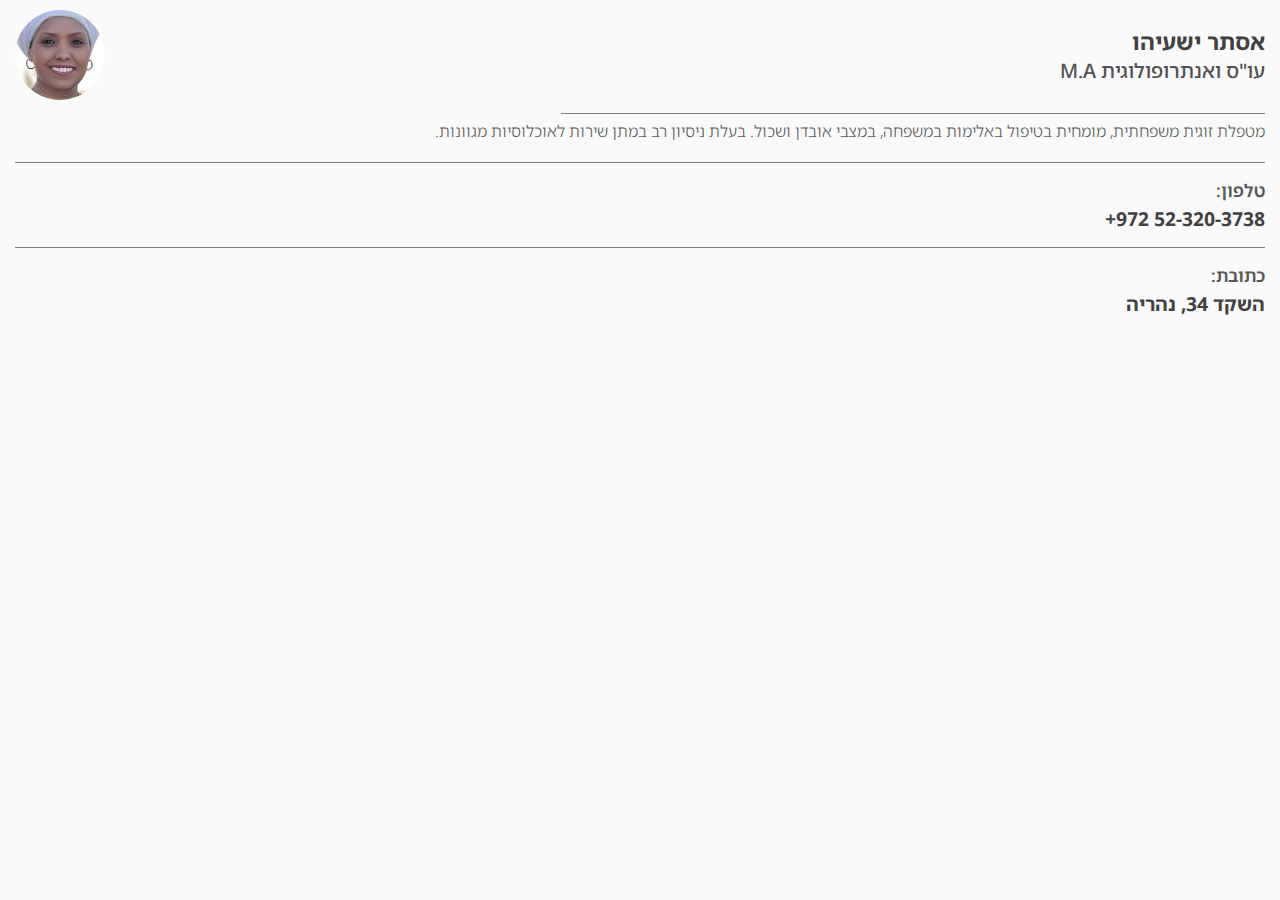
==== index.html @ 319170f1 "new style" ====
<!DOCTYPE html>
<html>
  <head>
    <link rel="stylesheet" href="style.css" />
    <meta name="viewport" content="width=device-width, initial-scale=1.0" />
    <title>אסתר ישעיהו</title>
  </head>
  <body>
    <div class="container">
      <section class="top">
        <div class="profile">
          <div class="left">
            <div class="pfp"></div>
          </div>
          <div class="right">
            <div class="name">אסתר ישעיהו</div>
            <div class="title">עו"ס ואנתרופולוגית M.A</div>
          </div>
        </div>
        <div class="description">
          מטפלת זוגית משפחתית, מומחית בטיפול באלימות במשפחה, במצבי אובדן ושכול.
          בעלת ניסיון רב במתן שירות לאוכלוסיות מגוונות.
        </div>
      </section>
      <section class="bottom">
        <div class="container">
          <div class="title">טלפון:</div>
          <div class="description">+972 52-320-3738</div>
        </div>
        <div class="container">
          <div class="title">כתובת:</div>
          <div class="description">השקד 34, נהריה</div>
        </div>
      </section>
    </div>
  </body>
</html>
---- style.css ----
@import url("https://fonts.googleapis.com/css2?family=Noto+Sans+Hebrew:wght@100..900&display=swap");

:root {
  --light: #b6b6b6;
  --white: #fafafa;
}

* {
  box-sizing: border-box;
  direction: rtl;
  font-family: "Noto Sans Hebrew", sans-serif;
}

body {
  height: 100vh;
  width: 100vw;
  margin: 0;
  padding: 0;
  display: flex;
  flex-direction: column;
  align-items: center;
}

body > .container {
  background: red; /* <-- delete this when done */
  height: 100%;
  width: 100%;
  display: flex;
  flex-direction: column;
}

.top {
  background: var(--white);
  flex-basis: 0;
}

.profile {
  display: flex;
  flex-direction: row-reverse;
  justify-content: space-between;
  align-items: center;
  padding: 10px 15px 0 15px;
  min-width: 352px;
}

.profile .pfp {
  height: 90px;
  width: 90px;
  border-radius: 50%;
  background: url(./pfp.jpeg) center -35px / cover no-repeat;
}

.profile .name {
  font-weight: 700;
  font-size: 1.4em;
  color: rgb(65, 65, 65);
}

.profile .title {
  font-weight: 500;
  font-size: 1.25em;
  color: rgb(82, 82, 82);
}

.top .description {
  position: relative;
  font-weight: 300;
  font-size: 1em;
  padding: 0 15px;
  margin: 20px 0;
  color: rgb(87, 87, 87);
}

.top .description::before {
  position: absolute;
  content: "";
  width: 55%;
  top: -30%;
  border-top: 1px solid rgb(126, 126, 126);
}

.bottom {
  position: relative;
  background: var(--white);
  flex-grow: 1;
  padding: 0 15px;
}

.bottom .container {
  border-top: 1px solid rgb(126, 126, 126);
  padding: 15px 0;
}

.bottom .title {
  margin-bottom: 3px;
  font-size: 1.1em;
  color: rgb(87, 87, 87);
  font-weight: 600;
}

.bottom .description {
  font-size: 1.2em;
  font-weight: 700;
  color: rgb(65, 65, 65);
}

.bottom .container:first-child .description {
  direction: ltr;
  text-align: end;
}

@media only screen and (min-width: 700px) {
}
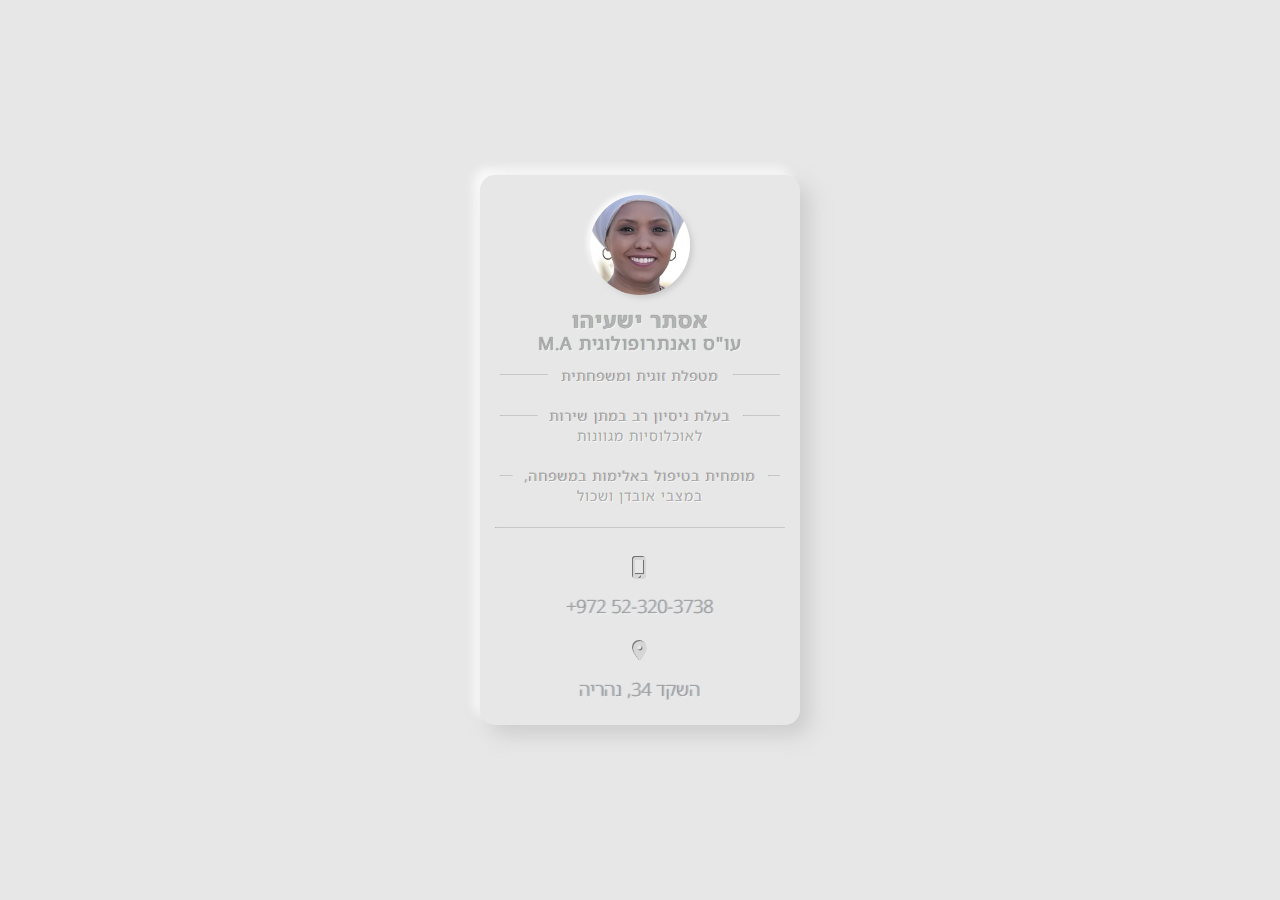
==== commit be7c34e4: "v3" ====
--- a/index.html
+++ b/index.html
@@ -1,37 +1,40 @@
 <!DOCTYPE html>
 <html>
   <head>
+    <link
+      rel="stylesheet"
+      href="https://maxcdn.bootstrapcdn.com/bootstrap/3.3.7/css/bootstrap.min.css"
+    />
+    <link
+      rel="stylesheet"
+      href="https://fonts.googleapis.com/icon?family=Material+Icons"
+    />
     <link rel="stylesheet" href="style.css" />
     <meta name="viewport" content="width=device-width, initial-scale=1.0" />
     <title>אסתר ישעיהו</title>
   </head>
   <body>
     <div class="container">
-      <section class="top">
-        <div class="profile">
-          <div class="left">
-            <div class="pfp"></div>
-          </div>
-          <div class="right">
-            <div class="name">אסתר ישעיהו</div>
-            <div class="title">עו"ס ואנתרופולוגית M.A</div>
-          </div>
+      <div class="pfp"></div>
+      <div class="name">אסתר ישעיהו</div>
+      <div class="title">עו"ס ואנתרופולוגית M.A</div>
+      <div class="first description">מטפלת זוגית ומשפחתית</div>
+      <div class="second description">
+        בעלת ניסיון רב במתן שירות לאוכלוסיות מגוונות
+      </div>
+      <div class="third description">
+        מומחית בטיפול באלימות במשפחה, במצבי אובדן ושכול
+      </div>
+      <div class="details">
+        <div class="phone">
+          <i class="material-icons">phone_iphone</i>
+          <div class="text">+972 52-320-3738</div>
         </div>
-        <div class="description">
-          מטפלת זוגית משפחתית, מומחית בטיפול באלימות במשפחה, במצבי אובדן ושכול.
-          בעלת ניסיון רב במתן שירות לאוכלוסיות מגוונות.
+        <div class="location">
+          <i class="material-icons">location_on</i>
+          <div class="text">השקד 34, נהריה</div>
         </div>
-      </section>
-      <section class="bottom">
-        <div class="container">
-          <div class="title">טלפון:</div>
-          <div class="description">+972 52-320-3738</div>
-        </div>
-        <div class="container">
-          <div class="title">כתובת:</div>
-          <div class="description">השקד 34, נהריה</div>
-        </div>
-      </section>
+      </div>
     </div>
   </body>
 </html>
--- a/style.css
+++ b/style.css
@@ -1,113 +1,164 @@
 @import url("https://fonts.googleapis.com/css2?family=Noto+Sans+Hebrew:wght@100..900&display=swap");
-
-:root {
-  --light: #b6b6b6;
-  --white: #fafafa;
-}
 
 * {
   box-sizing: border-box;
-  direction: rtl;
   font-family: "Noto Sans Hebrew", sans-serif;
 }
 
 body {
+  margin: 0;
   height: 100vh;
-  width: 100vw;
-  margin: 0;
-  padding: 0;
+  display: flex;
+  justify-content: center;
+  align-items: center;
+  background: rgb(231, 231, 231);
+}
+
+.container {
   display: flex;
   flex-direction: column;
-  align-items: center;
+  position: relative;
+  height: 550px;
+  width: 320px;
+  background: rgb(231, 231, 231);
+  overflow: hidden;
+  border-radius: 15px;
+  box-shadow: 10px 10px 20px 0 rgba(190, 190, 190, 0.637),
+    -7px -7px 10px 0 rgba(255, 255, 255, 0.781);
 }
 
-body > .container {
-  background: red; /* <-- delete this when done */
-  height: 100%;
+.pfp {
+  box-shadow: 3px 3px 5px 0 rgba(190, 190, 190, 0.637),
+    -3px -3px 5px 0 rgba(255, 255, 255, 0.877);
+  margin: 20px auto 10px auto;
+  height: 100px;
+  width: 100px;
+  border-radius: 50%;
+  background: url(./pfp.jpeg) center -40px / 100%;
+}
+
+.name {
+  text-shadow: -0.5px -0.5px 1px rgb(94, 94, 94),
+    0.5px 0.5px 1px rgb(255, 255, 255);
   width: 100%;
+  text-align: center;
+  margin: 0 auto;
+  color: rgb(180, 180, 180);
+  font-size: 1.5em;
+  letter-spacing: 1px;
+  font-weight: 700;
+}
+
+.title {
+  direction: rtl;
+  text-shadow: -0.5px -0.5px 1px rgb(94, 94, 94),
+    0.5px 0.5px 1px rgb(255, 255, 255);
+  width: 100%;
+  text-align: center;
+  margin: -5px 0 0 0;
+  color: rgb(175, 175, 175);
+  font-size: 1.3em;
+  letter-spacing: 1px;
+  font-weight: 400;
+}
+
+.description {
+  position: relative;
+  margin: 10px 20px;
+  text-shadow: -0.5px -0.5px 0.5px rgba(17, 17, 17, 0.493),
+    0.5px 0.5px 0.5px rgba(255, 255, 255, 0.788);
+  text-align: center;
+  color: rgb(180, 180, 180);
+  font-size: 1em;
+  letter-spacing: 1px;
+  font-weight: 300;
+  text-align: center;
+}
+
+.description::after,
+.description::before {
+  content: "";
+  position: absolute;
+  height: 1px;
+  border-radius: 1px;
+  box-shadow: inset 0.5px 0.5px 1px 0 rgba(148, 148, 148, 0.842),
+    inset -0.5px -0.5px 1px 0 rgb(255, 255, 255);
+}
+
+.first.description::before {
+  width: 19%;
+  top: 40%;
+  left: -15px;
+}
+.first.description::after {
+  width: 19%;
+  top: 40%;
+  right: -15px;
+}
+
+.second.description::before {
+  width: 15%;
+  left: -15px;
+  top: 23%;
+}
+.second.description::after {
+  width: 15%;
+  right: -15px;
+  top: 23%;
+}
+
+.third.description::before {
+  width: 5%;
+  left: -15px;
+  top: 23%;
+}
+.third.description::after {
+  width: 5%;
+  right: -15px;
+  top: 23%;
+}
+
+.details {
+  position: relative;
   display: flex;
   flex-direction: column;
+  justify-content: space-between;
+  align-items: center;
+  gap: 20px;
+  margin-top: 40px;
 }
 
-.top {
-  background: var(--white);
-  flex-basis: 0;
+.details::before {
+  content: "";
+  position: absolute;
+  height: 1px;
+  top: -20%;
+  width: 100%;
+  border-radius: 1px;
+  box-shadow: inset 0.5px 0.5px 1px 0 rgba(148, 148, 148, 0.842),
+    inset -0.5px -0.5px 1px 0 rgb(255, 255, 255);
 }
 
-.profile {
+.phone,
+.location {
+  flex-shrink: 0;
   display: flex;
-  flex-direction: row-reverse;
+  flex-direction: column;
   justify-content: space-between;
   align-items: center;
-  padding: 10px 15px 0 15px;
-  min-width: 352px;
+  gap: 13px;
 }
 
-.profile .pfp {
-  height: 90px;
-  width: 90px;
-  border-radius: 50%;
-  background: url(./pfp.jpeg) center -35px / cover no-repeat;
+.material-icons {
+  color: rgb(214, 214, 214);
+  filter: drop-shadow(-0.5px -0.5px 0.5px rgb(114, 114, 114))
+    drop-shadow(0.5px 0.5px 0.5px rgb(255, 255, 255));
 }
 
-.profile .name {
-  font-weight: 700;
-  font-size: 1.4em;
-  color: rgb(65, 65, 65);
+.details .text {
+  color: rgb(168, 168, 168);
+  text-shadow: -0.5px -0.5px 1px rgb(94, 94, 94),
+    0.5px 0.5px 1px rgb(255, 255, 255);
+  font-size: 1.3em;
+  font-weight: 200;
 }
-
-.profile .title {
-  font-weight: 500;
-  font-size: 1.25em;
-  color: rgb(82, 82, 82);
-}
-
-.top .description {
-  position: relative;
-  font-weight: 300;
-  font-size: 1em;
-  padding: 0 15px;
-  margin: 20px 0;
-  color: rgb(87, 87, 87);
-}
-
-.top .description::before {
-  position: absolute;
-  content: "";
-  width: 55%;
-  top: -30%;
-  border-top: 1px solid rgb(126, 126, 126);
-}
-
-.bottom {
-  position: relative;
-  background: var(--white);
-  flex-grow: 1;
-  padding: 0 15px;
-}
-
-.bottom .container {
-  border-top: 1px solid rgb(126, 126, 126);
-  padding: 15px 0;
-}
-
-.bottom .title {
-  margin-bottom: 3px;
-  font-size: 1.1em;
-  color: rgb(87, 87, 87);
-  font-weight: 600;
-}
-
-.bottom .description {
-  font-size: 1.2em;
-  font-weight: 700;
-  color: rgb(65, 65, 65);
-}
-
-.bottom .container:first-child .description {
-  direction: ltr;
-  text-align: end;
-}
-
-@media only screen and (min-width: 700px) {
-}
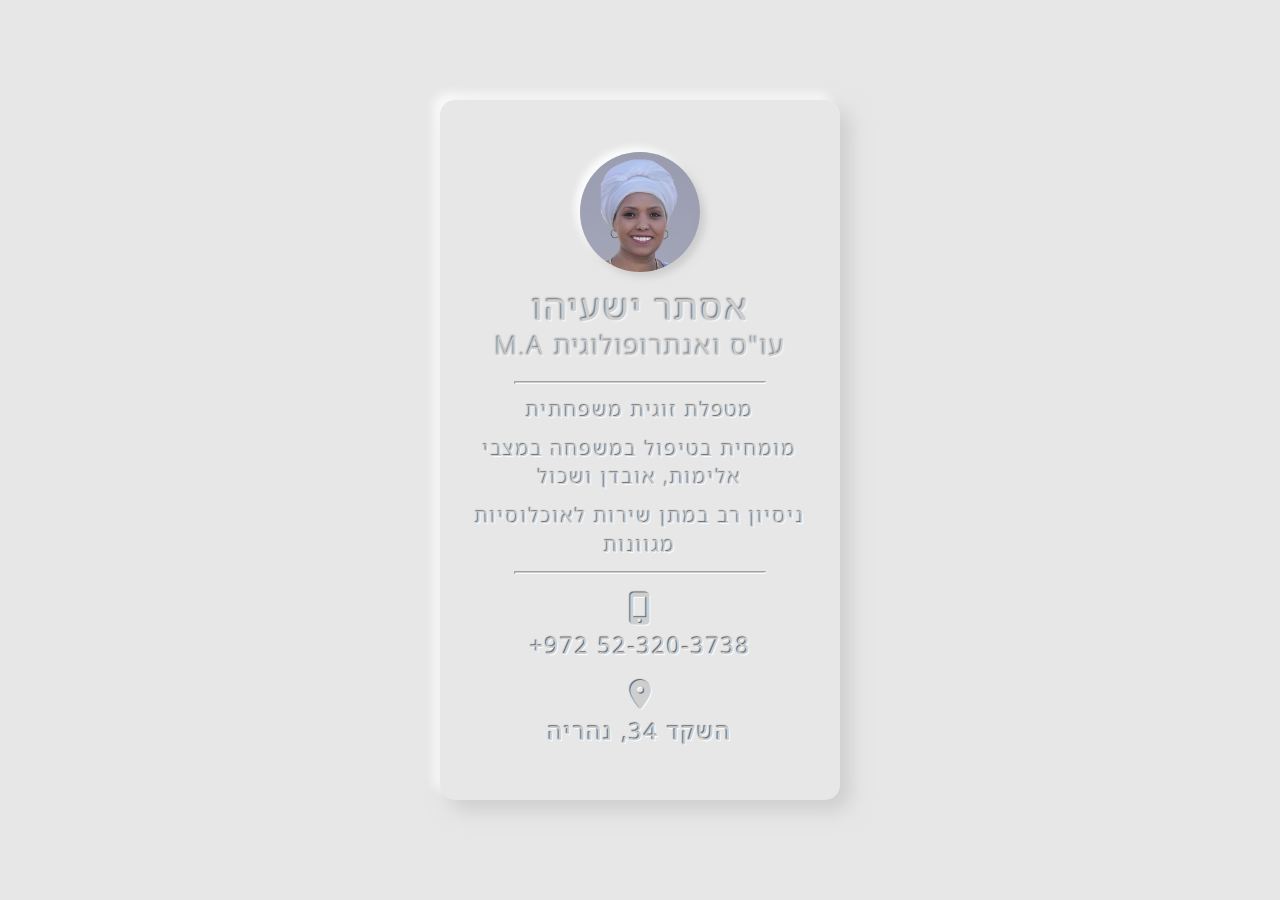
==== commit 963abc30: "style 3 v2" ====
--- a/index.html
+++ b/index.html
@@ -15,15 +15,15 @@
   </head>
   <body>
     <div class="container">
-      <div class="pfp"></div>
-      <div class="name">אסתר ישעיהו</div>
-      <div class="title">עו"ס ואנתרופולוגית M.A</div>
-      <div class="first description">מטפלת זוגית ומשפחתית</div>
-      <div class="second description">
-        בעלת ניסיון רב במתן שירות לאוכלוסיות מגוונות
+      <div class="profile">
+        <div class="pfp"></div>
+        <div class="name">אסתר ישעיהו</div>
+        <div class="title">עו"ס ואנתרופולוגית M.A</div>
       </div>
-      <div class="third description">
-        מומחית בטיפול באלימות במשפחה, במצבי אובדן ושכול
+      <div class="description">
+        <div class="first">מטפלת זוגית משפחתית</div>
+        <div class="second">מומחית בטיפול במשפחה במצבי אלימות, אובדן ושכול</div>
+        <div class="third">ניסיון רב במתן שירות לאוכלוסיות מגוונות</div>
       </div>
       <div class="details">
         <div class="phone">
--- a/style.css
+++ b/style.css
@@ -15,11 +15,15 @@
 }
 
 .container {
+  position: relative;
+  margin: 0 10px;
+  padding: 20px;
+  flex-shrink: 0;
   display: flex;
   flex-direction: column;
-  position: relative;
-  height: 550px;
-  width: 320px;
+  justify-content: space-between;
+  height: 700px;
+  width: 400px;
   background: rgb(231, 231, 231);
   overflow: hidden;
   border-radius: 15px;
@@ -28,94 +32,49 @@
 }
 
 .pfp {
-  box-shadow: 3px 3px 5px 0 rgba(190, 190, 190, 0.637),
-    -3px -3px 5px 0 rgba(255, 255, 255, 0.877);
-  margin: 20px auto 10px auto;
-  height: 100px;
-  width: 100px;
+  box-shadow: 5px 5px 7px 0 rgba(190, 190, 190, 0.637),
+    -5px -5px 7px 0 rgba(255, 255, 255, 0.877);
+  margin: 0 auto;
+  height: 120px;
+  width: 120px;
   border-radius: 50%;
-  background: url(./pfp.jpeg) center -40px / 100%;
+  background: url(./pfp.png) center -30px / 140% no-repeat;
 }
 
 .name {
-  text-shadow: -0.5px -0.5px 1px rgb(94, 94, 94),
-    0.5px 0.5px 1px rgb(255, 255, 255);
+  text-shadow: -1px -1px 2px rgb(94, 94, 94), 1px 1px 2px rgb(255, 255, 255);
   width: 100%;
   text-align: center;
-  margin: 0 auto;
-  color: rgb(180, 180, 180);
-  font-size: 1.5em;
-  letter-spacing: 1px;
-  font-weight: 700;
+  margin: 10px auto -5px auto;
+  color: rgb(206, 206, 206);
+  font-size: 3.5rem;
+  letter-spacing: 2px;
+  font-weight: 400;
 }
 
 .title {
   direction: rtl;
-  text-shadow: -0.5px -0.5px 1px rgb(94, 94, 94),
-    0.5px 0.5px 1px rgb(255, 255, 255);
+  text-shadow: -1px -1px 2px rgb(94, 94, 94), 1px 1px 2px rgb(255, 255, 255);
   width: 100%;
   text-align: center;
-  margin: -5px 0 0 0;
-  color: rgb(175, 175, 175);
-  font-size: 1.3em;
-  letter-spacing: 1px;
-  font-weight: 400;
+  color: rgb(206, 206, 206);
+  font-size: 2.6rem;
+  letter-spacing: 2px;
+  font-weight: 300;
 }
 
 .description {
   position: relative;
-  margin: 10px 20px;
-  text-shadow: -0.5px -0.5px 0.5px rgba(17, 17, 17, 0.493),
-    0.5px 0.5px 0.5px rgba(255, 255, 255, 0.788);
+  display: flex;
+  flex-direction: column;
+  gap: 10px;
+  text-shadow: -1px -1px 1px rgb(94, 94, 94), 1px 1px 1px rgb(255, 255, 255);
   text-align: center;
-  color: rgb(180, 180, 180);
-  font-size: 1em;
-  letter-spacing: 1px;
+  color: rgb(206, 206, 206);
+  font-size: 2rem;
+  letter-spacing: 2px;
   font-weight: 300;
   text-align: center;
-}
-
-.description::after,
-.description::before {
-  content: "";
-  position: absolute;
-  height: 1px;
-  border-radius: 1px;
-  box-shadow: inset 0.5px 0.5px 1px 0 rgba(148, 148, 148, 0.842),
-    inset -0.5px -0.5px 1px 0 rgb(255, 255, 255);
-}
-
-.first.description::before {
-  width: 19%;
-  top: 40%;
-  left: -15px;
-}
-.first.description::after {
-  width: 19%;
-  top: 40%;
-  right: -15px;
-}
-
-.second.description::before {
-  width: 15%;
-  left: -15px;
-  top: 23%;
-}
-.second.description::after {
-  width: 15%;
-  right: -15px;
-  top: 23%;
-}
-
-.third.description::before {
-  width: 5%;
-  left: -15px;
-  top: 23%;
-}
-.third.description::after {
-  width: 5%;
-  right: -15px;
-  top: 23%;
 }
 
 .details {
@@ -124,41 +83,49 @@
   flex-direction: column;
   justify-content: space-between;
   align-items: center;
-  gap: 20px;
-  margin-top: 40px;
+  gap: 15px;
 }
 
-.details::before {
+.description::before,
+.description::after {
+  left: 50%;
+  transform: translateX(-50%);
   content: "";
   position: absolute;
-  height: 1px;
-  top: -20%;
-  width: 100%;
+  height: 3px;
+  width: 70%;
   border-radius: 1px;
-  box-shadow: inset 0.5px 0.5px 1px 0 rgba(148, 148, 148, 0.842),
-    inset -0.5px -0.5px 1px 0 rgb(255, 255, 255);
+  box-shadow: inset 1px 1px 1px 0 rgba(148, 148, 148, 0.842),
+    inset -1px -1px 1px 0 rgb(255, 255, 255);
+  background-color: rgb(206, 206, 206);
+}
+.description::before {
+  top: -15px;
+}
+.description::after {
+  bottom: -15px;
 }
 
 .phone,
 .location {
-  flex-shrink: 0;
   display: flex;
   flex-direction: column;
   justify-content: space-between;
   align-items: center;
-  gap: 13px;
+  gap: 3px;
+  width: 100%;
 }
 
 .material-icons {
-  color: rgb(214, 214, 214);
-  filter: drop-shadow(-0.5px -0.5px 0.5px rgb(114, 114, 114))
-    drop-shadow(0.5px 0.5px 0.5px rgb(255, 255, 255));
+  color: rgb(206, 206, 206);
+  text-shadow: -1px -1px 1px rgb(94, 94, 94), 1px 1px 1px rgb(255, 255, 255);
+  font-size: 3.5rem;
 }
 
 .details .text {
-  color: rgb(168, 168, 168);
-  text-shadow: -0.5px -0.5px 1px rgb(94, 94, 94),
-    0.5px 0.5px 1px rgb(255, 255, 255);
-  font-size: 1.3em;
-  font-weight: 200;
+  color: rgb(206, 206, 206);
+  text-shadow: -1px -1px 1px rgb(94, 94, 94), 1px 1px 1px rgb(255, 255, 255);
+  font-size: 2.3rem;
+  font-weight: 400;
+  letter-spacing: 2px;
 }
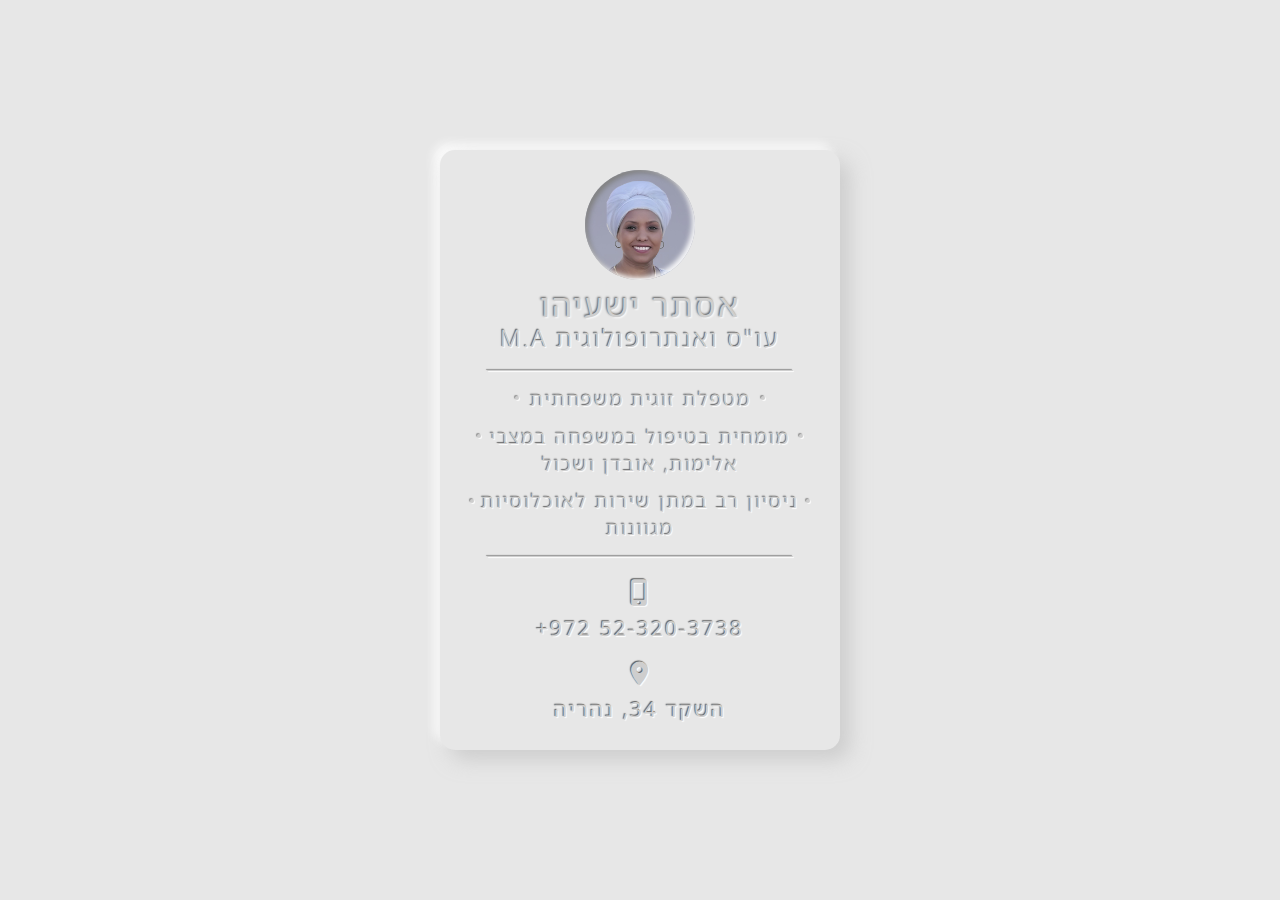
==== commit 7389a27e: "update v3" ====
--- a/index.html
+++ b/index.html
@@ -3,13 +3,10 @@
   <head>
     <link
       rel="stylesheet"
-      href="https://maxcdn.bootstrapcdn.com/bootstrap/3.3.7/css/bootstrap.min.css"
-    />
-    <link
-      rel="stylesheet"
       href="https://fonts.googleapis.com/icon?family=Material+Icons"
     />
     <link rel="stylesheet" href="style.css" />
+    <meta name="format-detection" content="telephone=no" />
     <meta name="viewport" content="width=device-width, initial-scale=1.0" />
     <title>אסתר ישעיהו</title>
   </head>
--- a/style.css
+++ b/style.css
@@ -7,7 +7,8 @@
 
 body {
   margin: 0;
-  height: 100vh;
+  padding: 20px;
+  min-height: 100vh;
   display: flex;
   justify-content: center;
   align-items: center;
@@ -16,13 +17,13 @@
 
 .container {
   position: relative;
-  margin: 0 10px;
+  flex-shrink: 0;
+  display: flex;
+  flex-direction: column;
+  justify-content: space-between;
+  gap: 30px;
   padding: 20px;
-  flex-shrink: 0;
-  display: flex;
-  flex-direction: column;
-  justify-content: space-between;
-  height: 700px;
+  height: 600px;
   width: 400px;
   background: rgb(231, 231, 231);
   overflow: hidden;
@@ -31,34 +32,40 @@
     -7px -7px 10px 0 rgba(255, 255, 255, 0.781);
 }
 
+.profile,
+.description,
+.details {
+  flex: 1;
+}
+
 .pfp {
-  box-shadow: 5px 5px 7px 0 rgba(190, 190, 190, 0.637),
-    -5px -5px 7px 0 rgba(255, 255, 255, 0.877);
+  box-shadow: inset -3px -3px 5px 0 rgba(255, 255, 255, 0.897),
+    inset 3px 3px 5px 0 rgb(129, 129, 129);
   margin: 0 auto;
-  height: 120px;
-  width: 120px;
+  height: 110px;
+  width: 110px;
   border-radius: 50%;
-  background: url(./pfp.png) center -30px / 140% no-repeat;
+  background: url(./pfp.png) center -21px / 130% no-repeat transparent;
 }
 
 .name {
   text-shadow: -1px -1px 2px rgb(94, 94, 94), 1px 1px 2px rgb(255, 255, 255);
-  width: 100%;
-  text-align: center;
-  margin: 10px auto -5px auto;
-  color: rgb(206, 206, 206);
-  font-size: 3.5rem;
+  text-align: center;
+  margin: 3px auto 0 auto;
+  color: rgb(206, 206, 206);
+  font-size: 2rem;
   letter-spacing: 2px;
   font-weight: 400;
 }
 
 .title {
   direction: rtl;
-  text-shadow: -1px -1px 2px rgb(94, 94, 94), 1px 1px 2px rgb(255, 255, 255);
+  text-shadow: -1px -1px 1px rgb(94, 94, 94), 1px 1px 1px rgb(255, 255, 255);
   width: 100%;
-  text-align: center;
-  color: rgb(206, 206, 206);
-  font-size: 2.6rem;
+  margin-top: -5px;
+  text-align: center;
+  color: rgb(206, 206, 206);
+  font-size: 1.5rem;
   letter-spacing: 2px;
   font-weight: 300;
 }
@@ -67,65 +74,172 @@
   position: relative;
   display: flex;
   flex-direction: column;
+  justify-content: space-evenly;
   gap: 10px;
   text-shadow: -1px -1px 1px rgb(94, 94, 94), 1px 1px 1px rgb(255, 255, 255);
   text-align: center;
   color: rgb(206, 206, 206);
-  font-size: 2rem;
+  font-size: 1.2rem;
   letter-spacing: 2px;
   font-weight: 300;
   text-align: center;
-}
-
-.details {
-  position: relative;
-  display: flex;
-  flex-direction: column;
-  justify-content: space-between;
-  align-items: center;
-  gap: 15px;
 }
 
 .description::before,
 .description::after {
+  position: absolute;
+  content: "";
   left: 50%;
   transform: translateX(-50%);
-  content: "";
-  position: absolute;
-  height: 3px;
-  width: 70%;
+  width: 85%;
+  height: 1px;
   border-radius: 1px;
-  box-shadow: inset 1px 1px 1px 0 rgba(148, 148, 148, 0.842),
-    inset -1px -1px 1px 0 rgb(255, 255, 255);
-  background-color: rgb(206, 206, 206);
-}
+  background: rgb(206, 206, 206);
+  box-shadow: 1px 1px 1px 0 rgb(255, 255, 255),
+    -1px -1px 1px 0 rgba(119, 119, 119, 0.801);
+}
+
 .description::before {
-  top: -15px;
+  top: -14px;
 }
 .description::after {
   bottom: -15px;
 }
 
+.first,
+.second,
+.third {
+  position: relative;
+}
+
+.first::before,
+.first::after,
+.second::before,
+.second::after,
+.third::before,
+.third::after {
+  position: absolute;
+  content: "";
+  height: 4px;
+  width: 4px;
+  border-radius: 50%;
+  box-shadow: 1px 1px 1px 0 rgb(255, 255, 255),
+    -1px -1px 1px 0 rgba(119, 119, 119, 0.801);
+  background: rgb(206, 206, 206);
+}
+
+.first::before {
+  left: 55px;
+  top: 11px;
+}
+.first::after {
+  right: 55px;
+  top: 11px;
+}
+
+.second::before {
+  left: 17px;
+  top: 11px;
+}
+.second::after {
+  right: 17px;
+  top: 11px;
+}
+
+.third::before {
+  left: 10px;
+  top: 12px;
+}
+.third::after {
+  right: 10px;
+  top: 12px;
+}
+
+.details {
+  position: relative;
+  display: flex;
+  flex-direction: column;
+  justify-content: space-evenly;
+  gap: 5px;
+  text-align: center;
+}
+
 .phone,
 .location {
-  display: flex;
-  flex-direction: column;
-  justify-content: space-between;
+  flex: 1;
+  display: flex;
+  flex-direction: column;
+  justify-content: space-evenly;
   align-items: center;
-  gap: 3px;
   width: 100%;
 }
 
-.material-icons {
+.material-icons,
+.text {
   color: rgb(206, 206, 206);
   text-shadow: -1px -1px 1px rgb(94, 94, 94), 1px 1px 1px rgb(255, 255, 255);
-  font-size: 3.5rem;
-}
-
-.details .text {
-  color: rgb(206, 206, 206);
-  text-shadow: -1px -1px 1px rgb(94, 94, 94), 1px 1px 1px rgb(255, 255, 255);
-  font-size: 2.3rem;
+  font-size: 1.8rem;
   font-weight: 400;
   letter-spacing: 2px;
 }
+
+.text {
+  font-size: 1.3rem;
+}
+
+@media screen and (max-width: 450px) {
+  .container {
+    width: 300px;
+  }
+
+  .pfp {
+    height: 100px;
+    width: 100px;
+  }
+
+  .name {
+    font-size: 1.5rem;
+  }
+
+  .title {
+    font-size: 1.3rem;
+  }
+
+  .description {
+    font-size: 1rem;
+  }
+
+  .first::before {
+    left: 24px;
+    top: 9px;
+  }
+  .first::after {
+    right: 24px;
+    top: 9px;
+  }
+
+  .second::before {
+    left: -10px;
+    top: 10px;
+  }
+  .second::after {
+    right: -10px;
+    top: 10px;
+  }
+
+  .third::before {
+    left: 32px;
+    top: 10px;
+  }
+  .third::after {
+    right: 32px;
+    top: 10px;
+  }
+
+  .material-icons {
+    font-size: 1.6rem;
+  }
+  .details .text {
+    font-size: 1.1rem;
+  }
+}
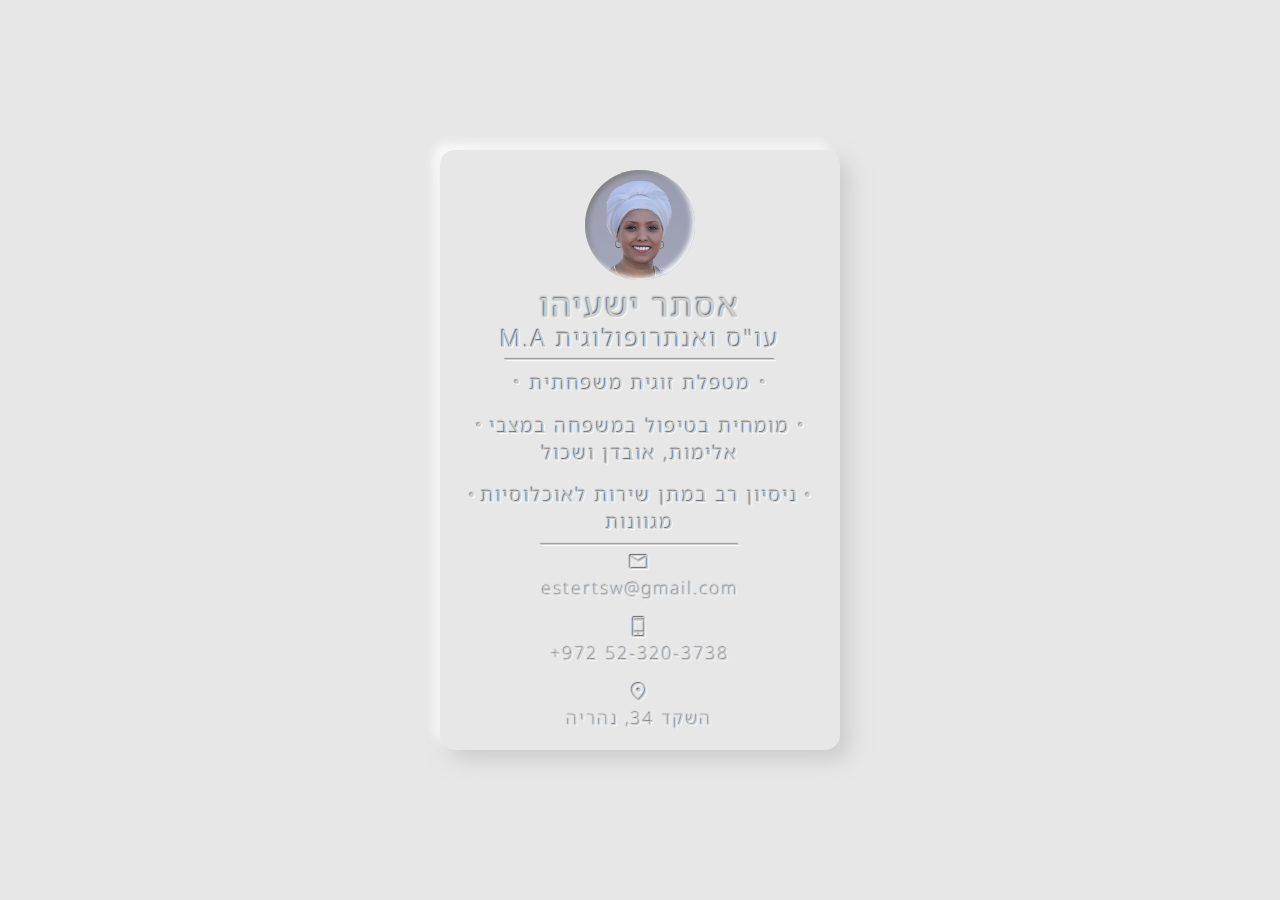
==== commit 4b08d671: "add email, change gaps" ====
--- a/index.html
+++ b/index.html
@@ -3,8 +3,12 @@
   <head>
     <link
       rel="stylesheet"
+      href="https://fonts.googleapis.com/css2?family=Material+Symbols+Outlined:opsz,wght,FILL,GRAD@20..48,100..700,0..1,-50..200"
+    />
+    <!-- <link
+      rel="stylesheet"
       href="https://fonts.googleapis.com/icon?family=Material+Icons"
-    />
+    /> -->
     <link rel="stylesheet" href="style.css" />
     <meta name="format-detection" content="telephone=no" />
     <meta name="viewport" content="width=device-width, initial-scale=1.0" />
@@ -23,12 +27,16 @@
         <div class="third">ניסיון רב במתן שירות לאוכלוסיות מגוונות</div>
       </div>
       <div class="details">
+        <div class="email">
+          <span class="material-symbols-outlined">mail</span>
+          <div class="text">estertsw@gmail.com</div>
+        </div>
         <div class="phone">
-          <i class="material-icons">phone_iphone</i>
+          <span class="material-symbols-outlined">phone_iphone</span>
           <div class="text">+972 52-320-3738</div>
         </div>
         <div class="location">
-          <i class="material-icons">location_on</i>
+          <span class="material-symbols-outlined">location_on</span>
           <div class="text">השקד 34, נהריה</div>
         </div>
       </div>
--- a/style.css
+++ b/style.css
@@ -21,7 +21,7 @@
   display: flex;
   flex-direction: column;
   justify-content: space-between;
-  gap: 30px;
+  gap: 10px;
   padding: 20px;
   height: 600px;
   width: 400px;
@@ -91,7 +91,6 @@
   content: "";
   left: 50%;
   transform: translateX(-50%);
-  width: 85%;
   height: 1px;
   border-radius: 1px;
   background: rgb(206, 206, 206);
@@ -100,10 +99,12 @@
 }
 
 .description::before {
-  top: -14px;
+  width: 75%;
+  top: -5px;
 }
 .description::after {
-  bottom: -15px;
+  bottom: -5px;
+  width: 55%;
 }
 
 .first,
@@ -160,31 +161,36 @@
   display: flex;
   flex-direction: column;
   justify-content: space-evenly;
-  gap: 5px;
-  text-align: center;
-}
-
+  gap: 15px;
+  text-align: center;
+}
+
+.email,
 .phone,
 .location {
   flex: 1;
   display: flex;
   flex-direction: column;
-  justify-content: space-evenly;
+  gap: 2px;
   align-items: center;
   width: 100%;
 }
 
-.material-icons,
+.email {
+  font-weight: 400;
+}
+
+.material-symbols-outlined,
 .text {
   color: rgb(206, 206, 206);
   text-shadow: -1px -1px 1px rgb(94, 94, 94), 1px 1px 1px rgb(255, 255, 255);
-  font-size: 1.8rem;
-  font-weight: 400;
+  font-size: 1.5rem;
+  font-weight: 200;
   letter-spacing: 2px;
 }
 
 .text {
-  font-size: 1.3rem;
+  font-size: 1.1rem;
 }
 
 @media screen and (max-width: 450px) {
@@ -192,11 +198,6 @@
     width: 300px;
   }
 
-  .pfp {
-    height: 100px;
-    width: 100px;
-  }
-
   .name {
     font-size: 1.5rem;
   }
@@ -236,7 +237,11 @@
     top: 10px;
   }
 
-  .material-icons {
+  .description::after {
+    bottom: 0;
+  }
+
+  .material-symbols-outlined {
     font-size: 1.6rem;
   }
   .details .text {
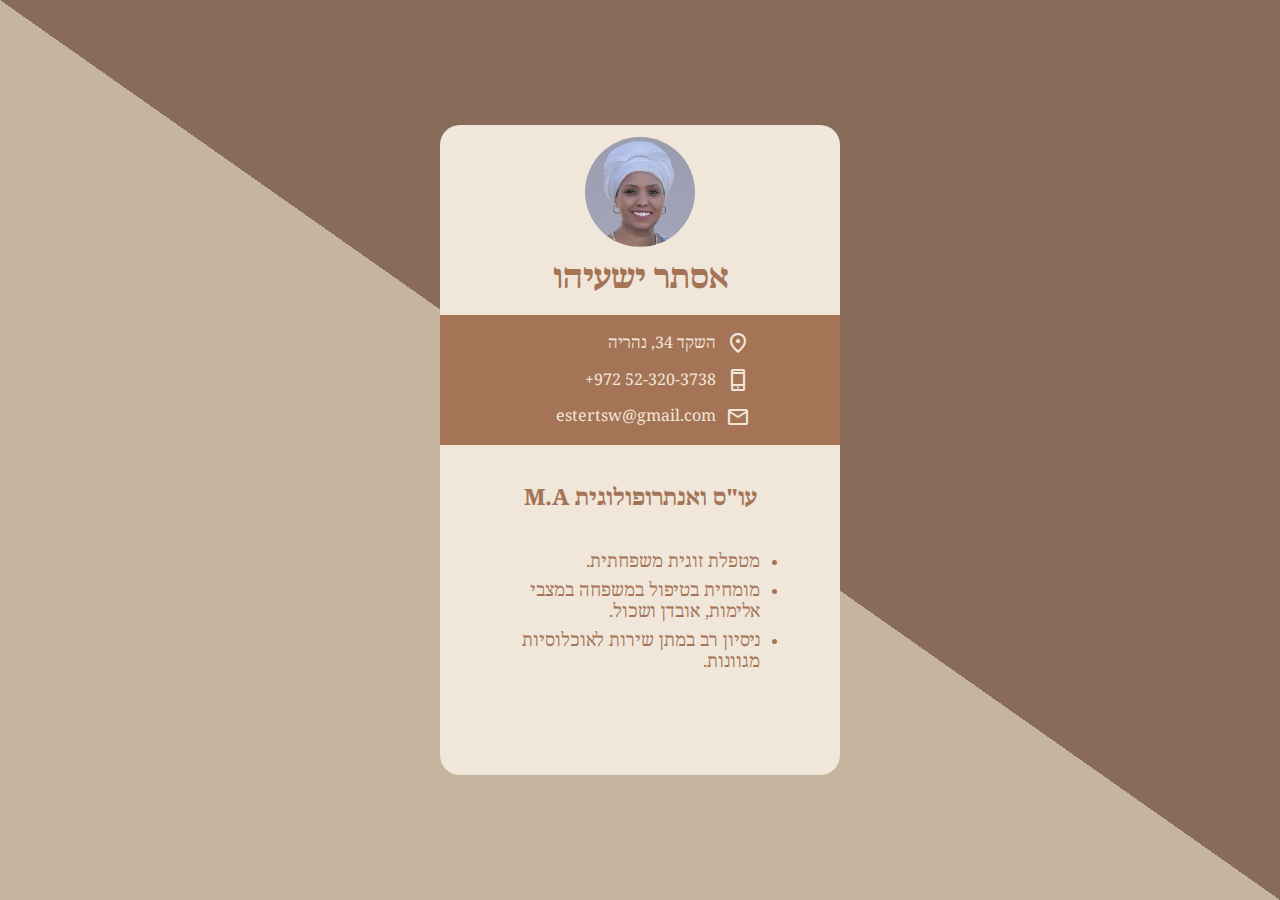
==== commit ac15574c: "update style to v4" ====
--- a/index.html
+++ b/index.html
@@ -5,10 +5,6 @@
       rel="stylesheet"
       href="https://fonts.googleapis.com/css2?family=Material+Symbols+Outlined:opsz,wght,FILL,GRAD@20..48,100..700,0..1,-50..200"
     />
-    <!-- <link
-      rel="stylesheet"
-      href="https://fonts.googleapis.com/icon?family=Material+Icons"
-    /> -->
     <link rel="stylesheet" href="style.css" />
     <meta name="format-detection" content="telephone=no" />
     <meta name="viewport" content="width=device-width, initial-scale=1.0" />
@@ -16,30 +12,36 @@
   </head>
   <body>
     <div class="container">
-      <div class="profile">
+      <section class="top">
         <div class="pfp"></div>
         <div class="name">אסתר ישעיהו</div>
-        <div class="title">עו"ס ואנתרופולוגית M.A</div>
-      </div>
-      <div class="description">
-        <div class="first">מטפלת זוגית משפחתית</div>
-        <div class="second">מומחית בטיפול במשפחה במצבי אלימות, אובדן ושכול</div>
-        <div class="third">ניסיון רב במתן שירות לאוכלוסיות מגוונות</div>
-      </div>
-      <div class="details">
+      </section>
+      <section class="middle">
+        <div class="location">
+          <span class="material-symbols-outlined">location_on</span>
+          <div class="text">השקד 34, נהריה</div>
+        </div>
+
+        <div class="phone">
+          <span class="material-symbols-outlined">phone_iphone</span>
+          <div class="text">+972 52-320-3738</div>
+        </div>
         <div class="email">
           <span class="material-symbols-outlined">mail</span>
           <div class="text">estertsw@gmail.com</div>
         </div>
-        <div class="phone">
-          <span class="material-symbols-outlined">phone_iphone</span>
-          <div class="text">+972 52-320-3738</div>
-        </div>
-        <div class="location">
-          <span class="material-symbols-outlined">location_on</span>
-          <div class="text">השקד 34, נהריה</div>
-        </div>
-      </div>
+      </section>
+      <section class="bottom">
+        <h1 class="title">עו"ס ואנתרופולוגית M.A</h1>
+
+        <ul class="description">
+          <li class="first">מטפלת זוגית משפחתית.</li>
+          <li class="second">
+            מומחית בטיפול במשפחה במצבי אלימות, אובדן ושכול.
+          </li>
+          <li class="third">ניסיון רב במתן שירות לאוכלוסיות מגוונות.</li>
+        </ul>
+      </section>
     </div>
   </body>
 </html>
--- a/style.css
+++ b/style.css
@@ -1,250 +1,101 @@
-@import url("https://fonts.googleapis.com/css2?family=Noto+Sans+Hebrew:wght@100..900&display=swap");
+@import url("https://fonts.googleapis.com/css2?family=Noto+Serif+Hebrew:wght@100..900&display=swap");
+
+:root {
+  --light: #f0e7da;
+  --dark: #a57355;
+}
 
 * {
   box-sizing: border-box;
-  font-family: "Noto Sans Hebrew", sans-serif;
+  font-family: "Noto Serif Hebrew", serif;
 }
 
 body {
+  background: linear-gradient(to top right, #c5b59f 50%, #886b59 50%) no-repeat;
   margin: 0;
-  padding: 20px;
-  min-height: 100vh;
+  min-width: 355px;
+  height: 100vh;
   display: flex;
+  align-items: center;
   justify-content: center;
-  align-items: center;
-  background: rgb(231, 231, 231);
 }
 
 .container {
-  position: relative;
-  flex-shrink: 0;
+  flex: 1;
+  background: var(--light);
+  height: 100%;
   display: flex;
   flex-direction: column;
-  justify-content: space-between;
-  gap: 10px;
-  padding: 20px;
-  height: 600px;
-  width: 400px;
-  background: rgb(231, 231, 231);
-  overflow: hidden;
-  border-radius: 15px;
-  box-shadow: 10px 10px 20px 0 rgba(190, 190, 190, 0.637),
-    -7px -7px 10px 0 rgba(255, 255, 255, 0.781);
 }
 
-.profile,
-.description,
-.details {
-  flex: 1;
+.top {
+  flex: 0 0 190px;
 }
 
 .pfp {
-  box-shadow: inset -3px -3px 5px 0 rgba(255, 255, 255, 0.897),
-    inset 3px 3px 5px 0 rgb(129, 129, 129);
-  margin: 0 auto;
   height: 110px;
   width: 110px;
+  background: url(./pfp.png) center -30px / 140% no-repeat;
   border-radius: 50%;
-  background: url(./pfp.png) center -21px / 130% no-repeat transparent;
+  margin: 12px auto;
 }
 
 .name {
-  text-shadow: -1px -1px 2px rgb(94, 94, 94), 1px 1px 2px rgb(255, 255, 255);
   text-align: center;
-  margin: 3px auto 0 auto;
-  color: rgb(206, 206, 206);
+  color: var(--dark);
   font-size: 2rem;
-  letter-spacing: 2px;
-  font-weight: 400;
+  font-weight: 800;
+}
+
+.middle {
+  flex: 0 0 130px;
+  background: var(--dark);
+  padding: 10px 90px;
+  display: flex;
+  flex-direction: column;
+}
+
+.location,
+.phone,
+.email {
+  flex: 1;
+  display: flex;
+  flex-direction: row-reverse;
+  align-items: center;
+  gap: 10px;
+  color: var(--light);
+}
+
+.bottom {
+  flex: 1;
+  padding: 0 40px;
 }
 
 .title {
   direction: rtl;
-  text-shadow: -1px -1px 1px rgb(94, 94, 94), 1px 1px 1px rgb(255, 255, 255);
-  width: 100%;
-  margin-top: -5px;
+  margin: 40px 0;
   text-align: center;
-  color: rgb(206, 206, 206);
-  font-size: 1.5rem;
-  letter-spacing: 2px;
-  font-weight: 300;
+  font-size: 1.4rem;
+  font-weight: 800;
+  color: var(--dark);
 }
 
 .description {
-  position: relative;
-  display: flex;
-  flex-direction: column;
-  justify-content: space-evenly;
-  gap: 10px;
-  text-shadow: -1px -1px 1px rgb(94, 94, 94), 1px 1px 1px rgb(255, 255, 255);
-  text-align: center;
-  color: rgb(206, 206, 206);
-  font-size: 1.2rem;
-  letter-spacing: 2px;
-  font-weight: 300;
-  text-align: center;
-}
-
-.description::before,
-.description::after {
-  position: absolute;
-  content: "";
-  left: 50%;
-  transform: translateX(-50%);
-  height: 1px;
-  border-radius: 1px;
-  background: rgb(206, 206, 206);
-  box-shadow: 1px 1px 1px 0 rgb(255, 255, 255),
-    -1px -1px 1px 0 rgba(119, 119, 119, 0.801);
-}
-
-.description::before {
-  width: 75%;
-  top: -5px;
-}
-.description::after {
-  bottom: -5px;
-  width: 55%;
-}
-
-.first,
-.second,
-.third {
-  position: relative;
-}
-
-.first::before,
-.first::after,
-.second::before,
-.second::after,
-.third::before,
-.third::after {
-  position: absolute;
-  content: "";
-  height: 4px;
-  width: 4px;
-  border-radius: 50%;
-  box-shadow: 1px 1px 1px 0 rgb(255, 255, 255),
-    -1px -1px 1px 0 rgba(119, 119, 119, 0.801);
-  background: rgb(206, 206, 206);
-}
-
-.first::before {
-  left: 55px;
-  top: 11px;
-}
-.first::after {
-  right: 55px;
-  top: 11px;
-}
-
-.second::before {
-  left: 17px;
-  top: 11px;
-}
-.second::after {
-  right: 17px;
-  top: 11px;
-}
-
-.third::before {
-  left: 10px;
-  top: 12px;
-}
-.third::after {
-  right: 10px;
-  top: 12px;
-}
-
-.details {
-  position: relative;
-  display: flex;
-  flex-direction: column;
-  justify-content: space-evenly;
-  gap: 15px;
-  text-align: center;
-}
-
-.email,
-.phone,
-.location {
-  flex: 1;
-  display: flex;
-  flex-direction: column;
-  gap: 2px;
-  align-items: center;
-  width: 100%;
-}
-
-.email {
+  margin: 0;
+  color: var(--dark);
+  direction: rtl;
+  font-size: 1.1rem;
   font-weight: 400;
 }
 
-.material-symbols-outlined,
-.text {
-  color: rgb(206, 206, 206);
-  text-shadow: -1px -1px 1px rgb(94, 94, 94), 1px 1px 1px rgb(255, 255, 255);
-  font-size: 1.5rem;
-  font-weight: 200;
-  letter-spacing: 2px;
+.description li {
+  margin: 8px 0;
 }
 
-.text {
-  font-size: 1.1rem;
-}
-
-@media screen and (max-width: 450px) {
+@media only screen and (min-width: 400px) {
   .container {
-    width: 300px;
-  }
-
-  .name {
-    font-size: 1.5rem;
-  }
-
-  .title {
-    font-size: 1.3rem;
-  }
-
-  .description {
-    font-size: 1rem;
-  }
-
-  .first::before {
-    left: 24px;
-    top: 9px;
-  }
-  .first::after {
-    right: 24px;
-    top: 9px;
-  }
-
-  .second::before {
-    left: -10px;
-    top: 10px;
-  }
-  .second::after {
-    right: -10px;
-    top: 10px;
-  }
-
-  .third::before {
-    left: 32px;
-    top: 10px;
-  }
-  .third::after {
-    right: 32px;
-    top: 10px;
-  }
-
-  .description::after {
-    bottom: 0;
-  }
-
-  .material-symbols-outlined {
-    font-size: 1.6rem;
-  }
-  .details .text {
-    font-size: 1.1rem;
+    border-radius: 20px;
+    max-width: 400px;
+    height: 650px;
   }
 }
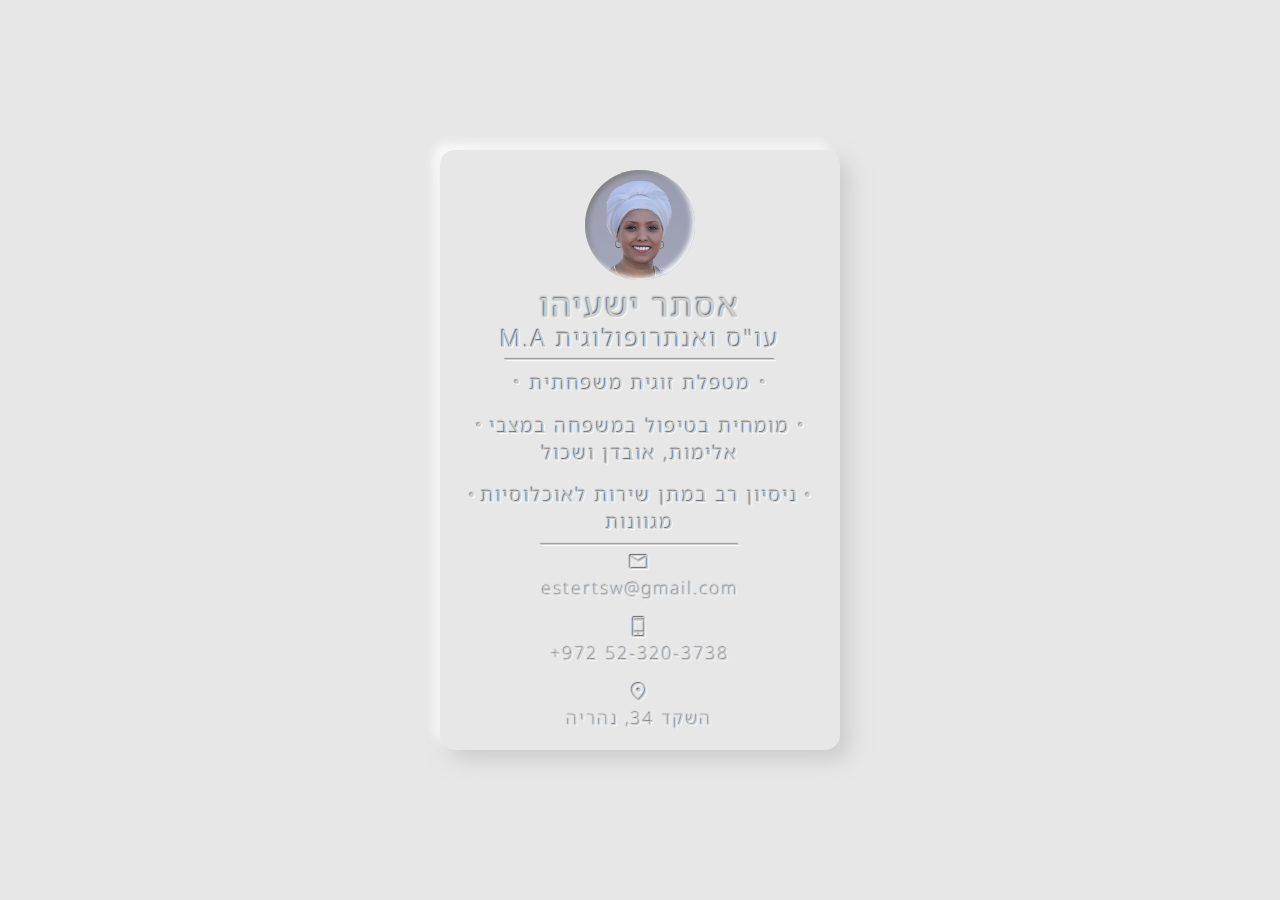
==== commit b361866e: "bring back v3" ====
--- a/index.html
+++ b/index.html
@@ -1,47 +1,41 @@
-<!DOCTYPE html>
-<html>
-  <head>
-    <link
-      rel="stylesheet"
-      href="https://fonts.googleapis.com/css2?family=Material+Symbols+Outlined:opsz,wght,FILL,GRAD@20..48,100..700,0..1,-50..200"
-    />
-    <link rel="stylesheet" href="style.css" />
-    <meta name="format-detection" content="telephone=no" />
-    <meta name="viewport" content="width=device-width, initial-scale=1.0" />
-    <title>אסתר ישעיהו</title>
-  </head>
-  <body>
-    <div class="container">
-      <section class="top">
-        <div class="pfp"></div>
-        <div class="name">אסתר ישעיהו</div>
-      </section>
-      <section class="middle">
-        <div class="location">
-          <span class="material-symbols-outlined">location_on</span>
-          <div class="text">השקד 34, נהריה</div>
-        </div>
-
-        <div class="phone">
-          <span class="material-symbols-outlined">phone_iphone</span>
-          <div class="text">+972 52-320-3738</div>
-        </div>
-        <div class="email">
-          <span class="material-symbols-outlined">mail</span>
-          <div class="text">estertsw@gmail.com</div>
-        </div>
-      </section>
-      <section class="bottom">
-        <h1 class="title">עו"ס ואנתרופולוגית M.A</h1>
-
-        <ul class="description">
-          <li class="first">מטפלת זוגית משפחתית.</li>
-          <li class="second">
-            מומחית בטיפול במשפחה במצבי אלימות, אובדן ושכול.
-          </li>
-          <li class="third">ניסיון רב במתן שירות לאוכלוסיות מגוונות.</li>
-        </ul>
-      </section>
-    </div>
-  </body>
-</html>
+<!DOCTYPE html>
+<html>
+  <head>
+    <link
+      rel="stylesheet"
+      href="https://fonts.googleapis.com/css2?family=Material+Symbols+Outlined:opsz,wght,FILL,GRAD@20..48,100..700,0..1,-50..200"
+    />
+    <link rel="stylesheet" href="style.css" />
+    <meta name="format-detection" content="telephone=no" />
+    <meta name="viewport" content="width=device-width, initial-scale=1.0" />
+    <title>אסתר ישעיהו</title>
+  </head>
+  <body>
+    <div class="container">
+      <div class="profile">
+        <div class="pfp"></div>
+        <div class="name">אסתר ישעיהו</div>
+        <div class="title">עו"ס ואנתרופולוגית M.A</div>
+      </div>
+      <div class="description">
+        <div class="first">מטפלת זוגית משפחתית</div>
+        <div class="second">מומחית בטיפול במשפחה במצבי אלימות, אובדן ושכול</div>
+        <div class="third">ניסיון רב במתן שירות לאוכלוסיות מגוונות</div>
+      </div>
+      <div class="details">
+        <div class="email">
+          <span class="material-symbols-outlined">mail</span>
+          <div class="text">estertsw@gmail.com</div>
+        </div>
+        <div class="phone">
+          <span class="material-symbols-outlined">phone_iphone</span>
+          <div class="text">+972 52-320-3738</div>
+        </div>
+        <div class="location">
+          <span class="material-symbols-outlined">location_on</span>
+          <div class="text">השקד 34, נהריה</div>
+        </div>
+      </div>
+    </div>
+  </body>
+</html>
--- a/style.css
+++ b/style.css
@@ -1,101 +1,250 @@
-@import url("https://fonts.googleapis.com/css2?family=Noto+Serif+Hebrew:wght@100..900&display=swap");
-
-:root {
-  --light: #f0e7da;
-  --dark: #a57355;
-}
-
-* {
-  box-sizing: border-box;
-  font-family: "Noto Serif Hebrew", serif;
-}
-
-body {
-  background: linear-gradient(to top right, #c5b59f 50%, #886b59 50%) no-repeat;
-  margin: 0;
-  min-width: 355px;
-  height: 100vh;
-  display: flex;
-  align-items: center;
-  justify-content: center;
-}
-
-.container {
-  flex: 1;
-  background: var(--light);
-  height: 100%;
-  display: flex;
-  flex-direction: column;
-}
-
-.top {
-  flex: 0 0 190px;
-}
-
-.pfp {
-  height: 110px;
-  width: 110px;
-  background: url(./pfp.png) center -30px / 140% no-repeat;
-  border-radius: 50%;
-  margin: 12px auto;
-}
-
-.name {
-  text-align: center;
-  color: var(--dark);
-  font-size: 2rem;
-  font-weight: 800;
-}
-
-.middle {
-  flex: 0 0 130px;
-  background: var(--dark);
-  padding: 10px 90px;
-  display: flex;
-  flex-direction: column;
-}
-
-.location,
-.phone,
-.email {
-  flex: 1;
-  display: flex;
-  flex-direction: row-reverse;
-  align-items: center;
-  gap: 10px;
-  color: var(--light);
-}
-
-.bottom {
-  flex: 1;
-  padding: 0 40px;
-}
-
-.title {
-  direction: rtl;
-  margin: 40px 0;
-  text-align: center;
-  font-size: 1.4rem;
-  font-weight: 800;
-  color: var(--dark);
-}
-
-.description {
-  margin: 0;
-  color: var(--dark);
-  direction: rtl;
-  font-size: 1.1rem;
-  font-weight: 400;
-}
-
-.description li {
-  margin: 8px 0;
-}
-
-@media only screen and (min-width: 400px) {
-  .container {
-    border-radius: 20px;
-    max-width: 400px;
-    height: 650px;
-  }
-}
+@import url("https://fonts.googleapis.com/css2?family=Noto+Sans+Hebrew:wght@100..900&display=swap");
+
+* {
+  box-sizing: border-box;
+  font-family: "Noto Sans Hebrew", sans-serif;
+}
+
+body {
+  margin: 0;
+  padding: 20px;
+  min-height: 100vh;
+  display: flex;
+  justify-content: center;
+  align-items: center;
+  background: rgb(231, 231, 231);
+}
+
+.container {
+  position: relative;
+  flex-shrink: 0;
+  display: flex;
+  flex-direction: column;
+  justify-content: space-between;
+  gap: 10px;
+  padding: 20px;
+  height: 600px;
+  width: 400px;
+  background: rgb(231, 231, 231);
+  overflow: hidden;
+  border-radius: 15px;
+  box-shadow: 10px 10px 20px 0 rgba(190, 190, 190, 0.637),
+    -7px -7px 10px 0 rgba(255, 255, 255, 0.781);
+}
+
+.profile,
+.description,
+.details {
+  flex: 1;
+}
+
+.pfp {
+  box-shadow: inset -3px -3px 5px 0 rgba(255, 255, 255, 0.897),
+    inset 3px 3px 5px 0 rgb(129, 129, 129);
+  margin: 0 auto;
+  height: 110px;
+  width: 110px;
+  border-radius: 50%;
+  background: url(./pfp.png) center -21px / 130% no-repeat transparent;
+}
+
+.name {
+  text-shadow: -1px -1px 2px rgb(94, 94, 94), 1px 1px 2px rgb(255, 255, 255);
+  text-align: center;
+  margin: 3px auto 0 auto;
+  color: rgb(206, 206, 206);
+  font-size: 2rem;
+  letter-spacing: 2px;
+  font-weight: 400;
+}
+
+.title {
+  direction: rtl;
+  text-shadow: -1px -1px 1px rgb(94, 94, 94), 1px 1px 1px rgb(255, 255, 255);
+  width: 100%;
+  margin-top: -5px;
+  text-align: center;
+  color: rgb(206, 206, 206);
+  font-size: 1.5rem;
+  letter-spacing: 2px;
+  font-weight: 300;
+}
+
+.description {
+  position: relative;
+  display: flex;
+  flex-direction: column;
+  justify-content: space-evenly;
+  gap: 10px;
+  text-shadow: -1px -1px 1px rgb(94, 94, 94), 1px 1px 1px rgb(255, 255, 255);
+  text-align: center;
+  color: rgb(206, 206, 206);
+  font-size: 1.2rem;
+  letter-spacing: 2px;
+  font-weight: 300;
+  text-align: center;
+}
+
+.description::before,
+.description::after {
+  position: absolute;
+  content: "";
+  left: 50%;
+  transform: translateX(-50%);
+  height: 1px;
+  border-radius: 1px;
+  background: rgb(206, 206, 206);
+  box-shadow: 1px 1px 1px 0 rgb(255, 255, 255),
+    -1px -1px 1px 0 rgba(119, 119, 119, 0.801);
+}
+
+.description::before {
+  width: 75%;
+  top: -5px;
+}
+.description::after {
+  bottom: -5px;
+  width: 55%;
+}
+
+.first,
+.second,
+.third {
+  position: relative;
+}
+
+.first::before,
+.first::after,
+.second::before,
+.second::after,
+.third::before,
+.third::after {
+  position: absolute;
+  content: "";
+  height: 4px;
+  width: 4px;
+  border-radius: 50%;
+  box-shadow: 1px 1px 1px 0 rgb(255, 255, 255),
+    -1px -1px 1px 0 rgba(119, 119, 119, 0.801);
+  background: rgb(206, 206, 206);
+}
+
+.first::before {
+  left: 55px;
+  top: 11px;
+}
+.first::after {
+  right: 55px;
+  top: 11px;
+}
+
+.second::before {
+  left: 17px;
+  top: 11px;
+}
+.second::after {
+  right: 17px;
+  top: 11px;
+}
+
+.third::before {
+  left: 10px;
+  top: 12px;
+}
+.third::after {
+  right: 10px;
+  top: 12px;
+}
+
+.details {
+  position: relative;
+  display: flex;
+  flex-direction: column;
+  justify-content: space-evenly;
+  gap: 15px;
+  text-align: center;
+}
+
+.email,
+.phone,
+.location {
+  flex: 1;
+  display: flex;
+  flex-direction: column;
+  gap: 2px;
+  align-items: center;
+  width: 100%;
+}
+
+.email {
+  font-weight: 400;
+}
+
+.material-symbols-outlined,
+.text {
+  color: rgb(206, 206, 206);
+  text-shadow: -1px -1px 1px rgb(94, 94, 94), 1px 1px 1px rgb(255, 255, 255);
+  font-size: 1.5rem;
+  font-weight: 200;
+  letter-spacing: 2px;
+}
+
+.text {
+  font-size: 1.1rem;
+}
+
+@media screen and (max-width: 450px) {
+  .container {
+    width: 300px;
+  }
+
+  .name {
+    font-size: 1.5rem;
+  }
+
+  .title {
+    font-size: 1.3rem;
+  }
+
+  .description {
+    font-size: 1rem;
+  }
+
+  .first::before {
+    left: 24px;
+    top: 9px;
+  }
+  .first::after {
+    right: 24px;
+    top: 9px;
+  }
+
+  .second::before {
+    left: -10px;
+    top: 10px;
+  }
+  .second::after {
+    right: -10px;
+    top: 10px;
+  }
+
+  .third::before {
+    left: 32px;
+    top: 10px;
+  }
+  .third::after {
+    right: 32px;
+    top: 10px;
+  }
+
+  .description::after {
+    bottom: 0;
+  }
+
+  .material-symbols-outlined {
+    font-size: 1.6rem;
+  }
+  .details .text {
+    font-size: 1.1rem;
+  }
+}
